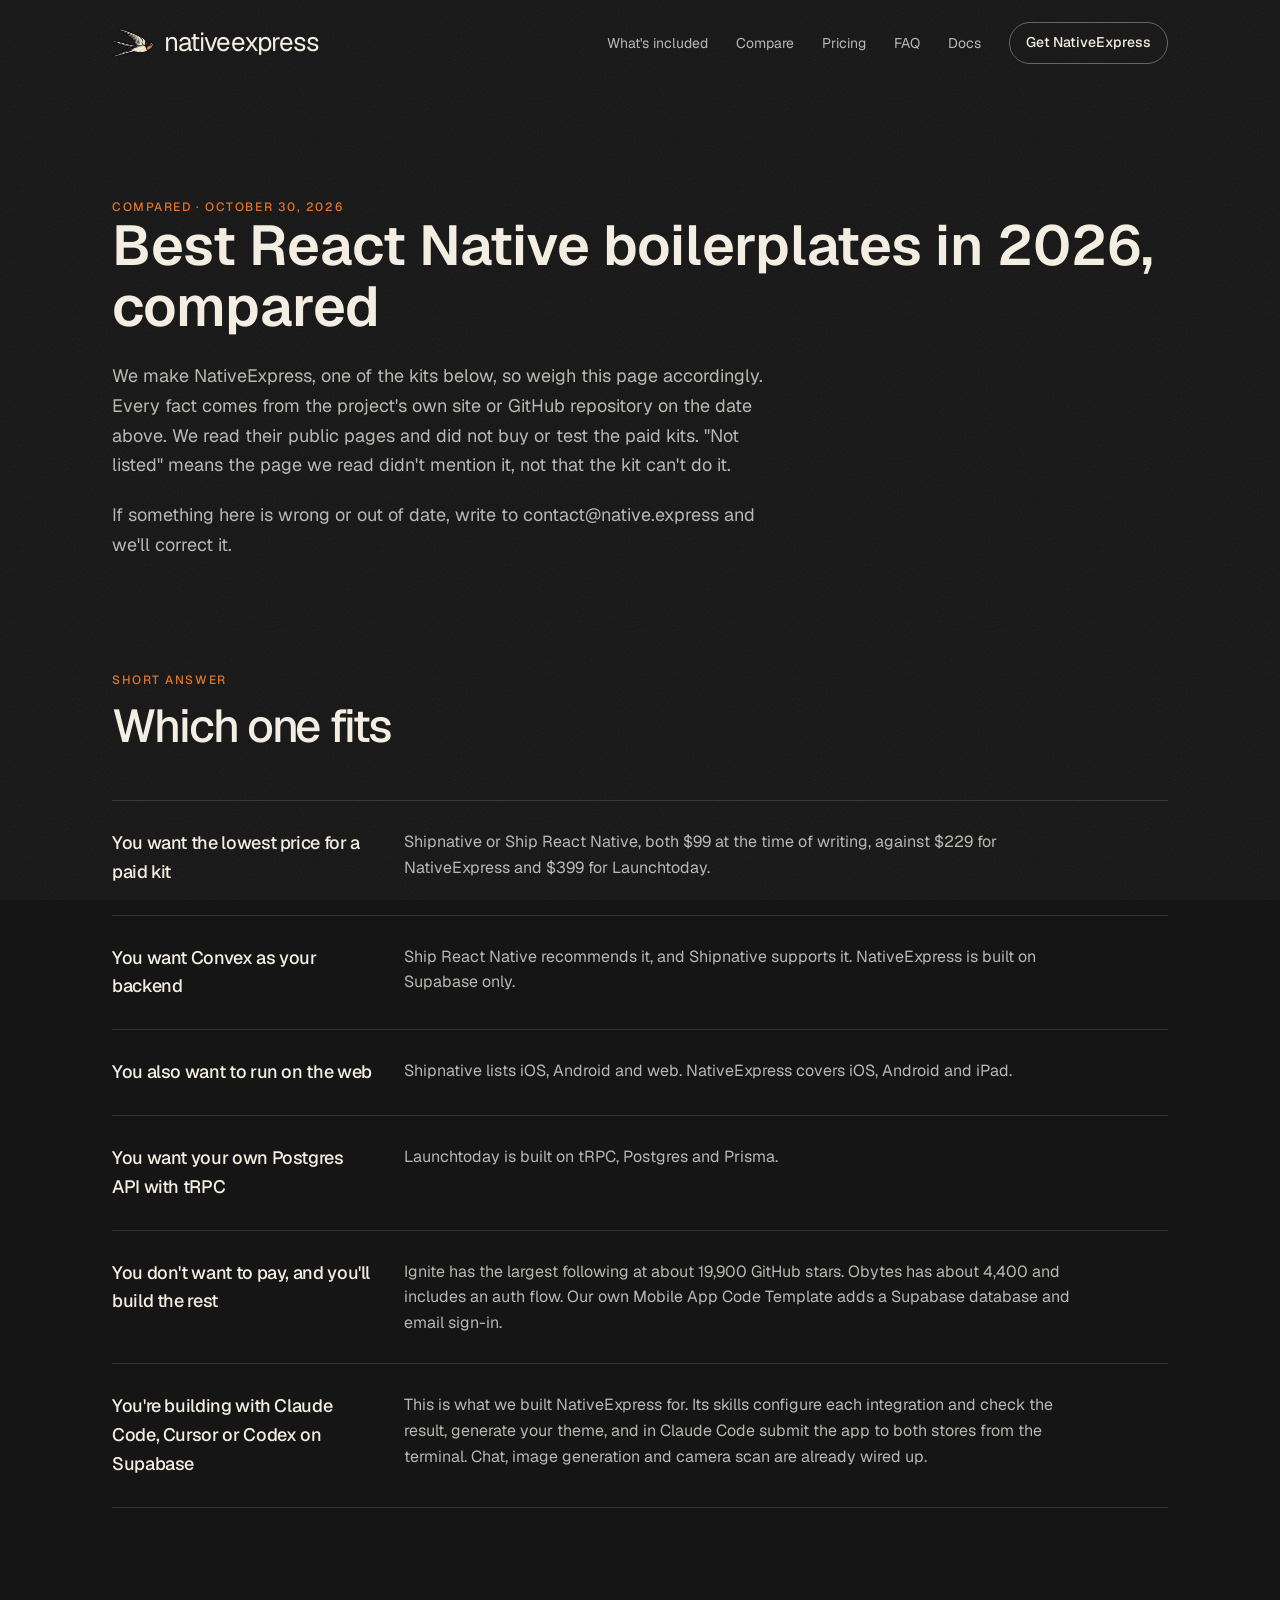
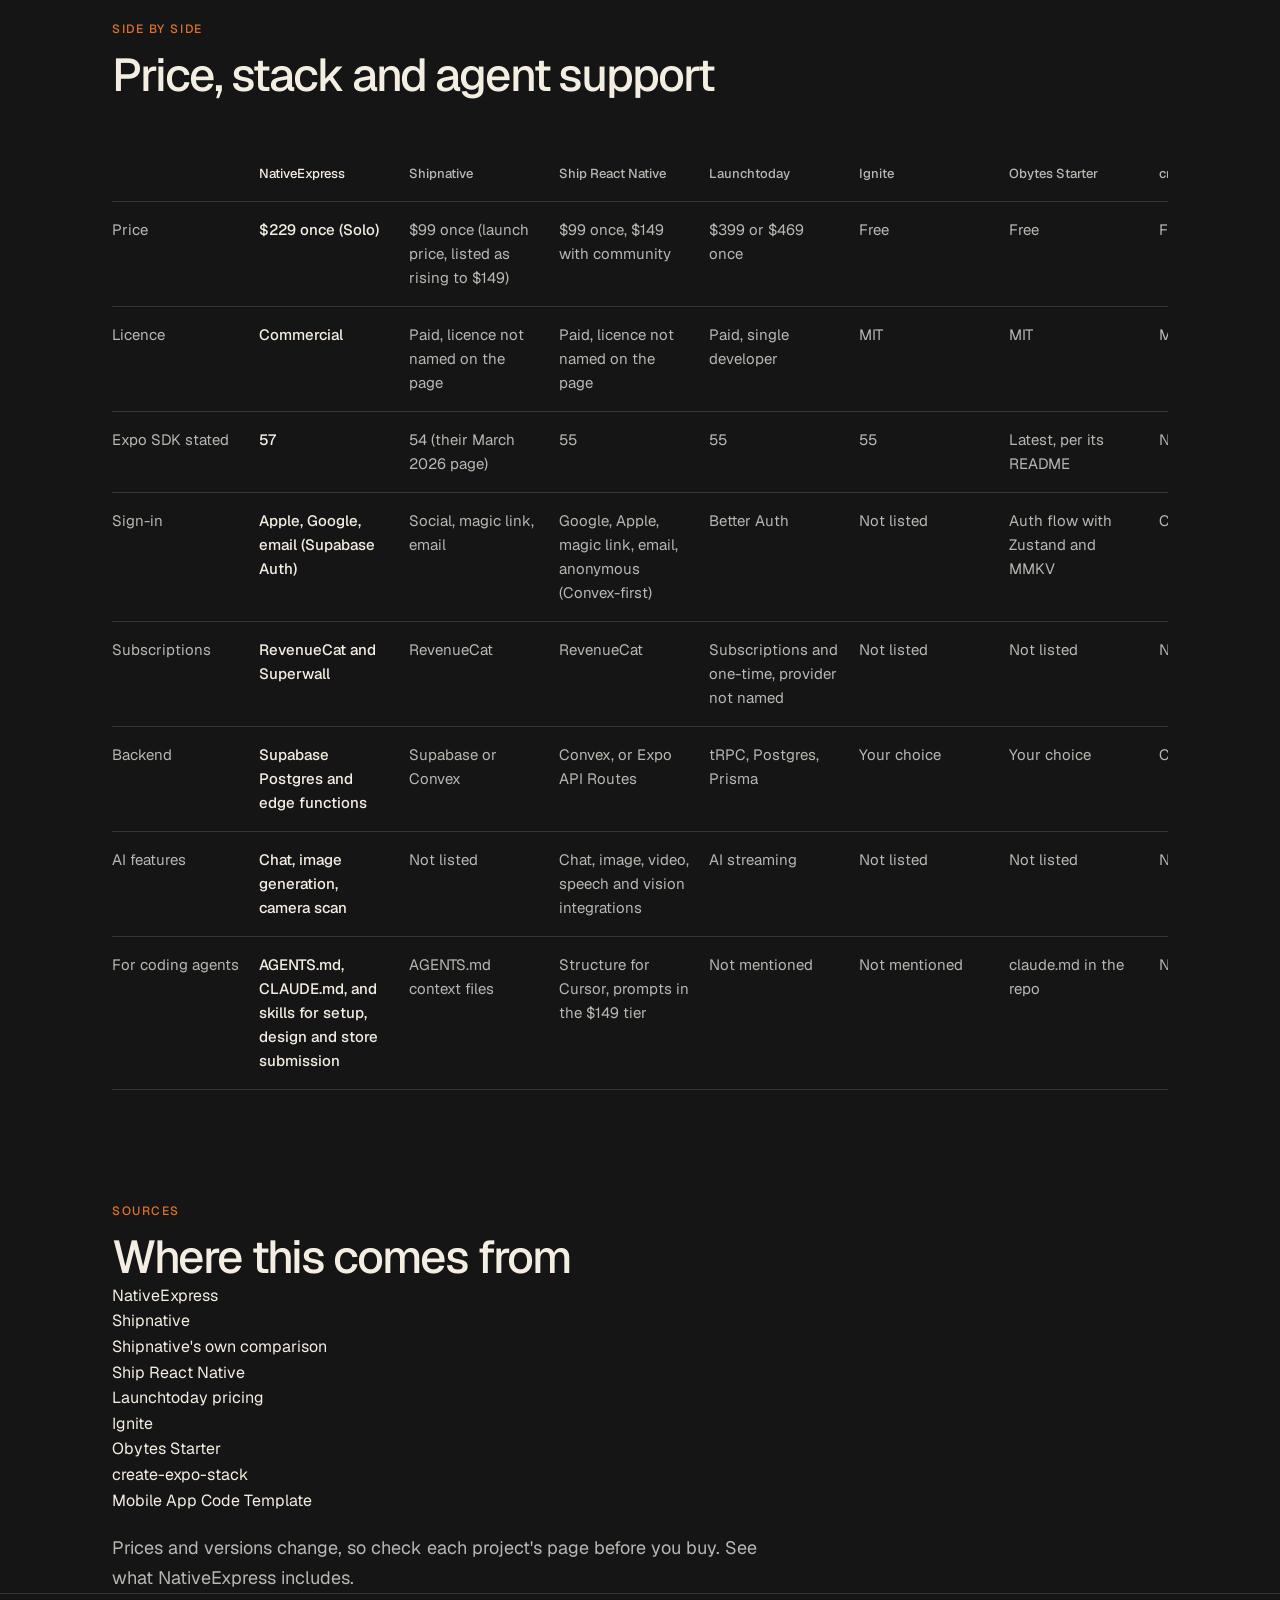
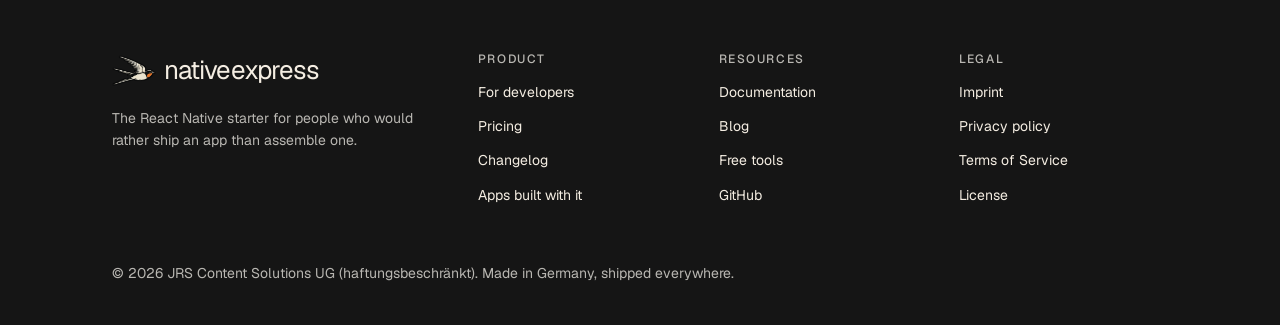
==== best-react-native-boilerplates.html @ eac9555f "feat: compare the React Native boilerplates, paid and free Co-Authored-By: Claude Opus 5.5 <noreply@" ====
<!DOCTYPE html>
<html lang="en">

<head>
  <meta charset="UTF-8">
  <meta name="viewport" content="width=device-width, initial-scale=1.0">
  <title>Best React Native Boilerplates in 2026, Compared</title>
  <meta name="description" content="Eight React Native and Expo boilerplates compared on price, sign-in, payments, backend, AI features and coding agent support. Sourced from each project's own page.">
  <meta name="author" content="Robin Faraj">
  <meta name="robots" content="index, follow">
  <meta name="google-site-verification" content="XWpRbVfgI6vJVnGRdAHCJPXcO0szi61637tiTI9RcMc">
  <meta name="theme-color" content="#151515">
  <link rel="canonical" href="https://reactnative-boilerplate.github.io/react-native-boilerplate/best-react-native-boilerplates.html">
  <link rel="alternate" type="text/markdown" href="llms.txt" title="Summary for language models">

  <link rel="icon" href="favicon.ico" sizes="any">
  <link rel="icon" type="image/png" sizes="32x32" href="favicon-32x32.png">
  <link rel="apple-touch-icon" href="apple-touch-icon.png">

  <meta property="og:type" content="article">
  <meta property="og:site_name" content="NativeExpress">
  <meta property="og:url" content="https://reactnative-boilerplate.github.io/react-native-boilerplate/best-react-native-boilerplates.html">
  <meta property="og:title" content="Best React Native Boilerplates in 2026, Compared">
  <meta property="og:description" content="Eight React Native and Expo boilerplates compared on price, sign-in, payments, backend, AI features and coding agent support. Sourced from each project's own page.">
  <meta property="og:image"
    content="https://reactnative-boilerplate.github.io/react-native-boilerplate/assets/images/social-preview.png">
  <meta property="og:image:width" content="1280">
  <meta property="og:image:height" content="640">
  <meta name="twitter:card" content="summary_large_image">
  <meta name="twitter:creator" content="@robin_faraj">

  <link rel="preload" href="assets/fonts/Geist_500Medium.woff2" as="font" type="font/woff2" crossorigin>
  <link rel="stylesheet" href="assets/css/style.css">

  <script type="application/ld+json">
{
  "@context": "https://schema.org",
  "@type": "Article",
  "headline": "Best React Native Boilerplates in 2026, Compared",
  "description": "Eight React Native and Expo boilerplates compared on price, sign-in, payments, backend, AI features and coding agent support. Sourced from each project's own page.",
  "datePublished": "2026-10-30",
  "dateModified": "2026-10-30",
  "author": {
    "@type": "Person",
    "name": "Robin Faraj"
  },
  "publisher": {
    "@type": "Organization",
    "name": "NativeExpress",
    "url": "https://www.native.express"
  },
  "mainEntityOfPage": "https://reactnative-boilerplate.github.io/react-native-boilerplate/best-react-native-boilerplates.html"
}
  </script>

  <!-- Google tag (gtag.js) -->
  <script async src="https://www.googletagmanager.com/gtag/js?id=G-HRFWP9KR8W"></script>
  <script>
    window.dataLayer = window.dataLayer || [];
    function gtag() { dataLayer.push(arguments); }
    gtag('js', new Date());

    gtag('config', 'G-HRFWP9KR8W');
  </script>
</head>

<body>
  <a class="skip-link" href="#main">Skip to content</a>

  <header class="header">
    <div class="container">
      <a class="brand"
        href="https://www.native.express/?utm_source=github&amp;utm_medium=pages&amp;utm_campaign=react-native-boilerplate">
        <img src="assets/images/swallow.png" alt="" width="326" height="226">
        <span>nativeexpress</span>
      </a>
      <nav class="nav" aria-label="Main">
        <a href="./#included">What's included</a>
        <a href="./#compare">Compare</a>
        <a href="./#pricing">Pricing</a>
        <a href="./#faq">FAQ</a>
        <a href="https://docs.native.express">Docs</a>
        <a class="button button-secondary button-small"
          href="https://www.native.express/?utm_source=github&amp;utm_medium=pages&amp;utm_campaign=react-native-boilerplate#pricing">Get
          NativeExpress</a>
      </nav>
    </div>
  </header>

  <main id="main">
    <section class="section">
      <div class="container">
        <p class="eyebrow">Compared · October 30, 2026</p>
        <h1 style="font-size:clamp(2.25rem,5vw,3.5rem);line-height:1.08;margin-bottom:1.5rem">Best React Native boilerplates in 2026, compared</h1>
        <p class="section-intro">We make NativeExpress, one of the kits below, so weigh this page accordingly. Every fact comes from the project's own site or GitHub repository on the date above. We read their public pages and did not buy or test the paid kits. "Not listed" means the page we read didn't mention it, not that the kit can't do it.</p>
        <p class="section-intro">If something here is wrong or out of date, write to <a href="mailto:contact@native.express">contact@native.express</a> and we'll correct it.</p>
      </div>
    </section>

    <section class="section" id="picks">
      <div class="container">
        <p class="eyebrow">Short answer</p>
        <h2>Which one fits</h2>
        <dl class="rows">
<div>
<dt>You want the lowest price for a paid kit</dt>
<dd>Shipnative or Ship React Native, both $99 at the time of writing, against $229 for NativeExpress and $399 for Launchtoday.</dd>
</div>
<div>
<dt>You want Convex as your backend</dt>
<dd>Ship React Native recommends it, and Shipnative supports it. NativeExpress is built on Supabase only.</dd>
</div>
<div>
<dt>You also want to run on the web</dt>
<dd>Shipnative lists iOS, Android and web. NativeExpress covers iOS, Android and iPad.</dd>
</div>
<div>
<dt>You want your own Postgres API with tRPC</dt>
<dd>Launchtoday is built on tRPC, Postgres and Prisma.</dd>
</div>
<div>
<dt>You don't want to pay, and you'll build the rest</dt>
<dd>Ignite has the largest following at about 19,900 GitHub stars. Obytes has about 4,400 and includes an auth flow. Our own Mobile App Code Template adds a Supabase database and email sign-in.</dd>
</div>
<div>
<dt>You're building with Claude Code, Cursor or Codex on Supabase</dt>
<dd>This is what we built NativeExpress for. Its skills configure each integration and check the result, generate your theme, and in Claude Code submit the app to both stores from the terminal. Chat, image generation and camera scan are already wired up.</dd>
</div>
        </dl>
      </div>
    </section>

    <section class="section" id="table">
      <div class="container">
        <p class="eyebrow">Side by side</p>
        <h2>Price, stack and agent support</h2>
        <div class="table-wrap">
          <table class="compare">
            <thead><tr><th scope="col"></th><th scope="col">NativeExpress</th><th scope="col">Shipnative</th><th scope="col">Ship React Native</th><th scope="col">Launchtoday</th><th scope="col">Ignite</th><th scope="col">Obytes Starter</th><th scope="col">create-expo-stack</th><th scope="col">Mobile App Code Template</th></tr></thead>
            <tbody>
<tr><th scope="row">Price</th><td>$229 once (Solo)</td><td>$99 once (launch price, listed as rising to $149)</td><td>$99 once, $149 with community</td><td>$399 or $469 once</td><td>Free</td><td>Free</td><td>Free</td><td>Free</td></tr>
<tr><th scope="row">Licence</th><td>Commercial</td><td>Paid, licence not named on the page</td><td>Paid, licence not named on the page</td><td>Paid, single developer</td><td>MIT</td><td>MIT</td><td>MIT</td><td>MIT</td></tr>
<tr><th scope="row">Expo SDK stated</th><td>57</td><td>54 (their March 2026 page)</td><td>55</td><td>55</td><td>55</td><td>Latest, per its README</td><td>Not checked</td><td>57</td></tr>
<tr><th scope="row">Sign-in</th><td>Apple, Google, email (Supabase Auth)</td><td>Social, magic link, email</td><td>Google, Apple, magic link, email, anonymous (Convex-first)</td><td>Better Auth</td><td>Not listed</td><td>Auth flow with Zustand and MMKV</td><td>Configurable</td><td>Email</td></tr>
<tr><th scope="row">Subscriptions</th><td>RevenueCat and Superwall</td><td>RevenueCat</td><td>RevenueCat</td><td>Subscriptions and one-time, provider not named</td><td>Not listed</td><td>Not listed</td><td>Not listed</td><td>Not included</td></tr>
<tr><th scope="row">Backend</th><td>Supabase Postgres and edge functions</td><td>Supabase or Convex</td><td>Convex, or Expo API Routes</td><td>tRPC, Postgres, Prisma</td><td>Your choice</td><td>Your choice</td><td>Configurable</td><td>Supabase</td></tr>
<tr><th scope="row">AI features</th><td>Chat, image generation, camera scan</td><td>Not listed</td><td>Chat, image, video, speech and vision integrations</td><td>AI streaming</td><td>Not listed</td><td>Not listed</td><td>Not listed</td><td>Not included</td></tr>
<tr><th scope="row">For coding agents</th><td>AGENTS.md, CLAUDE.md, and skills for setup, design and store submission</td><td>AGENTS.md context files</td><td>Structure for Cursor, prompts in the $149 tier</td><td>Not mentioned</td><td>Not mentioned</td><td>claude.md in the repo</td><td>Not checked</td><td>Set up with an agent, per its README</td></tr>
            </tbody>
          </table>
        </div>
      </div>
    </section>

    <section class="section" id="sources">
      <div class="container">
        <p class="eyebrow">Sources</p>
        <h2>Where this comes from</h2>
        <ul>
<li><a href="https://www.native.express">NativeExpress</a></li>
<li><a href="https://www.shipnative.app/">Shipnative</a></li>
<li><a href="https://www.shipnative.app/resources/research/best-react-native-boilerplate-2026">Shipnative's own comparison</a></li>
<li><a href="https://shipreactnative.com/">Ship React Native</a></li>
<li><a href="https://launchtoday.dev/pricing">Launchtoday pricing</a></li>
<li><a href="https://github.com/infinitered/ignite">Ignite</a></li>
<li><a href="https://github.com/obytes/react-native-template-obytes">Obytes Starter</a></li>
<li><a href="https://github.com/roninoss/create-expo-stack">create-expo-stack</a></li>
<li><a href="https://github.com/robinsadeghpour/mobile-app-code-template">Mobile App Code Template</a></li>
        </ul>
        <p class="section-intro">Prices and versions change, so check each project's page before you buy. <a href="./">See what NativeExpress includes</a>.</p>
      </div>
    </section>
  </main>

  <footer class="footer">
    <div class="container">
      <div class="footer-grid">
        <div class="footer-about">
          <a class="brand" href="https://www.native.express">
            <img src="assets/images/swallow.png" alt="" width="326" height="226" loading="lazy">
            <span>nativeexpress</span>
          </a>
          <p>The React Native starter for people who would rather ship an app than assemble one.</p>
        </div>
        <div>
          <h3>Product</h3>
          <ul>
            <li><a href="https://www.native.express/developers">For developers</a></li>
            <li><a href="https://www.native.express/#pricing">Pricing</a></li>
            <li><a href="https://www.native.express/changelog">Changelog</a></li>
            <li><a href="https://www.native.express/apps">Apps built with it</a></li>
          </ul>
        </div>
        <div>
          <h3>Resources</h3>
          <ul>
            <li><a href="https://docs.native.express">Documentation</a></li>
            <li><a href="https://www.native.express/blog">Blog</a></li>
            <li><a href="https://www.native.express/tools">Free tools</a></li>
            <li><a href="https://github.com/reactnative-boilerplate/react-native-boilerplate">GitHub</a></li>
          </ul>
        </div>
        <div>
          <h3>Legal</h3>
          <ul>
            <li><a href="https://www.native.express/legal/imprint">Imprint</a></li>
            <li><a href="https://www.native.express/legal/privacy-policy">Privacy policy</a></li>
            <li><a href="https://www.native.express/legal/terms">Terms of Service</a></li>
            <li><a href="https://www.native.express/legal/license">License</a></li>
          </ul>
        </div>
      </div>
      <p class="footer-legal">© 2026 JRS Content Solutions UG (haftungsbeschränkt). Made in Germany, shipped
        everywhere.</p>
    </div>
  </footer>

</body>

</html>
---- assets/css/style.css ----
@font-face {
  font-family: "Geist";
  src: url("../fonts/Geist_400Regular.woff2") format("woff2");
  font-weight: 400;
  font-display: swap;
}
@font-face {
  font-family: "Geist";
  src: url("../fonts/Geist_500Medium.woff2") format("woff2");
  font-weight: 500;
  font-display: swap;
}
@font-face {
  font-family: "Geist";
  src: url("../fonts/Geist_600SemiBold.woff2") format("woff2");
  font-weight: 600;
  font-display: swap;
}

:root {
  --background: #151515;
  --surface: #1d1d1c;
  --foreground: #f4ede2;
  --muted: #b9b7b2;
  --orange: #df7228;
  --orange-hover: #f1833d;
  --border: #353532;
  --border-strong: #66635d;
  --page: 1120px;
  --gutter: 32px;
}

*,
*::before,
*::after {
  box-sizing: border-box;
}

html {
  scroll-behavior: smooth;
  -webkit-text-size-adjust: 100%;
}

body {
  margin: 0;
  background: var(--background);
  color: var(--foreground);
  font-family: "Geist", Arial, sans-serif;
  font-size: 16px;
  line-height: 1.6;
  -webkit-font-smoothing: antialiased;
}

/* Paper grain over the whole page, the same uncoated-print texture as native.express. */
body::after {
  content: "";
  position: fixed;
  inset: 0;
  z-index: 3;
  pointer-events: none;
  opacity: 0.05;
  background-image: url("data:image/svg+xml,%3Csvg xmlns='http://www.w3.org/2000/svg' width='180' height='180'%3E%3Cfilter id='n'%3E%3CfeTurbulence type='fractalNoise' baseFrequency='0.85' numOctaves='2' stitchTiles='stitch'/%3E%3CfeColorMatrix values='0 0 0 0 1 0 0 0 0 1 0 0 0 0 1 0 0 0 1 0'/%3E%3C/filter%3E%3Crect width='100%25' height='100%25' filter='url(%23n)'/%3E%3C/svg%3E");
  background-size: 180px 180px;
}

a {
  color: inherit;
  text-decoration: none;
}

img {
  max-width: 100%;
  height: auto;
  display: block;
}

h1,
h2,
h3,
p,
dl,
dd,
ul,
figure,
blockquote {
  margin: 0;
}

ul {
  padding: 0;
  list-style: none;
}

:focus-visible {
  outline: 2px solid var(--orange);
  outline-offset: 3px;
  border-radius: 4px;
}

.container {
  max-width: var(--page);
  margin: 0 auto;
  padding: 0 var(--gutter);
}

.skip-link {
  position: absolute;
  left: 24px;
  top: -100px;
  z-index: 4;
  padding: 12px 16px;
  background: var(--foreground);
  color: var(--background);
  border-radius: 8px;
}
.skip-link:focus {
  top: 16px;
}

.header {
  padding: 20px 0;
}
.header .container {
  display: flex;
  align-items: center;
  justify-content: space-between;
  gap: 24px;
}
.brand {
  display: flex;
  align-items: center;
  gap: 8px;
  flex-shrink: 0;
  font-size: 26px;
  letter-spacing: -0.035em;
}
.brand img {
  width: 44px;
}
.nav {
  display: flex;
  align-items: center;
  gap: 28px;
  font-size: 14px;
}
.nav a:not(.button) {
  color: var(--muted);
  padding: 12px 0;
  white-space: nowrap;
  transition: color 150ms;
}
.nav a:not(.button):hover {
  color: var(--foreground);
}

.button {
  display: inline-flex;
  align-items: center;
  justify-content: center;
  min-height: 56px;
  padding: 16px 28px;
  border-radius: 999px;
  border: 1px solid transparent;
  font-size: 16px;
  font-weight: 500;
  line-height: 1.4;
  white-space: nowrap;
  transition: background 150ms, border-color 150ms, transform 150ms;
}
.button:active {
  transform: translateY(1px);
}
.button-primary {
  background: var(--orange);
  border-color: var(--orange);
  color: var(--background);
}
.button-primary:hover {
  background: var(--orange-hover);
  border-color: var(--orange-hover);
}
.button-secondary {
  border-color: var(--border-strong);
}
.button-secondary:hover {
  background: #252523;
  border-color: var(--muted);
}
.button-small {
  min-height: 42px;
  padding: 0 16px;
  font-size: 14px;
}

.eyebrow {
  font-size: 12px;
  line-height: 1.5;
  letter-spacing: 0.13em;
  text-transform: uppercase;
  color: var(--orange);
  font-weight: 500;
}

.hero {
  padding: 72px 0 0;
  text-align: center;
}
.hero h1 {
  max-width: 940px;
  margin: 20px auto 0;
  font-weight: 500;
  font-size: clamp(40px, 5.7vw, 72px);
  line-height: 1.075;
  letter-spacing: -0.055em;
  text-wrap: balance;
}
.lede {
  max-width: 640px;
  margin: 28px auto 0;
  color: var(--muted);
  font-size: 18px;
  line-height: 1.65;
  text-wrap: pretty;
}
.actions {
  display: flex;
  justify-content: center;
  flex-wrap: wrap;
  gap: 12px;
  margin-top: 40px;
}
.terms {
  margin-top: 16px;
  color: var(--muted);
  font-size: 14px;
}

.screens {
  display: grid;
  grid-template-columns: repeat(5, 1fr);
  gap: 20px;
  margin-top: 72px;
}
.screens img {
  width: 100%;
  border: 1px solid var(--border);
  border-radius: 28px;
}

.section {
  padding: 112px 0 0;
}
.section h2 {
  max-width: 760px;
  margin-top: 12px;
  font-weight: 500;
  font-size: clamp(30px, 3.6vw, 46px);
  line-height: 1.1;
  letter-spacing: -0.045em;
  text-wrap: balance;
}
.section-intro {
  max-width: 680px;
  margin-top: 20px;
  color: var(--muted);
  font-size: 18px;
  line-height: 1.65;
  text-wrap: pretty;
}

/* Rows separated by hairlines rather than cards, as on native.express. */
.rows {
  margin-top: 48px;
  border-top: 1px solid var(--border);
}
.rows > div {
  display: grid;
  grid-template-columns: 260px 1fr;
  gap: 32px;
  padding: 28px 0;
  border-bottom: 1px solid var(--border);
}
.rows dt {
  font-size: 18px;
  font-weight: 500;
  letter-spacing: -0.02em;
}
.rows dd {
  max-width: 680px;
  color: var(--muted);
}

.table-wrap {
  margin-top: 48px;
  overflow-x: auto;
}
table {
  width: 100%;
  border-collapse: collapse;
  font-size: 15px;
}
th,
td {
  padding: 16px 20px 16px 0;
  border-bottom: 1px solid var(--border);
  text-align: left;
  vertical-align: top;
}
thead th {
  color: var(--muted);
  font-size: 13px;
  font-weight: 500;
  white-space: nowrap;
}
tbody th {
  color: var(--muted);
  font-weight: 400;
  white-space: nowrap;
}
.compare td:first-of-type,
.compare thead th:nth-child(2) {
  color: var(--foreground);
  font-weight: 500;
}
.compare td {
  color: var(--muted);
  min-width: 150px;
}
.table-note {
  margin-top: 16px;
  color: var(--muted);
  font-size: 14px;
}
.table-note a,
.rows dd a,
.faq dd a {
  color: var(--foreground);
  text-decoration: underline;
  text-decoration-color: var(--border-strong);
  text-underline-offset: 3px;
}
.table-note a:hover,
.rows dd a:hover,
.faq dd a:hover {
  text-decoration-color: var(--orange);
}

.quotes {
  display: grid;
  grid-template-columns: repeat(2, 1fr);
  gap: 0 64px;
  margin-top: 48px;
  border-top: 1px solid var(--border);
}
.quotes figure {
  padding: 32px 0;
  border-bottom: 1px solid var(--border);
}
.quotes blockquote {
  font-size: 20px;
  line-height: 1.45;
  letter-spacing: -0.02em;
  text-wrap: pretty;
}
.quotes figcaption {
  margin-top: 16px;
  color: var(--muted);
  font-size: 14px;
}

.tiers {
  display: grid;
  grid-template-columns: repeat(3, 1fr);
  gap: 0 48px;
  margin-top: 48px;
  border-top: 1px solid var(--border);
}
.tiers > div {
  padding: 28px 0;
  border-bottom: 1px solid var(--border);
}
.tiers h3 {
  font-size: 16px;
  font-weight: 500;
  color: var(--muted);
}
.price {
  margin-top: 8px;
  font-size: 40px;
  font-weight: 500;
  line-height: 1.1;
  letter-spacing: -0.045em;
}
.tiers p:last-child {
  margin-top: 12px;
  color: var(--muted);
}
.section .actions {
  justify-content: flex-start;
}

.faq {
  margin-top: 48px;
  border-top: 1px solid var(--border);
}
.faq > div {
  display: grid;
  grid-template-columns: 1fr 1.4fr;
  gap: 32px;
  padding: 28px 0;
  border-bottom: 1px solid var(--border);
}
.faq dt {
  font-size: 18px;
  font-weight: 500;
  letter-spacing: -0.02em;
  text-wrap: balance;
}
.faq dd {
  color: var(--muted);
}
.faq dd p + p {
  margin-top: 12px;
}

.closing {
  padding: 144px 0 120px;
  text-align: center;
}
.closing h2 {
  max-width: 820px;
  margin: 0 auto;
  font-weight: 500;
  font-size: clamp(36px, 5vw, 64px);
  line-height: 1.05;
  letter-spacing: -0.055em;
  text-wrap: balance;
}
.closing .actions {
  justify-content: center;
}

.footer {
  padding: 56px 0 40px;
  border-top: 1px solid var(--border);
  font-size: 14px;
}
.footer-grid {
  display: grid;
  grid-template-columns: 1.6fr repeat(3, 1fr);
  gap: 32px;
}
.footer-about p {
  max-width: 320px;
  margin-top: 16px;
  color: var(--muted);
}
.footer h3 {
  font-size: 12px;
  font-weight: 500;
  letter-spacing: 0.13em;
  text-transform: uppercase;
  color: var(--muted);
}
.footer li {
  margin-top: 12px;
}
.footer li a {
  transition: color 150ms;
}
.footer li a:hover {
  color: var(--orange);
}
.footer-legal {
  margin-top: 56px;
  color: var(--muted);
}

@media (max-width: 900px) {
  :root {
    --gutter: 20px;
  }
  .nav a:not(.button) {
    display: none;
  }
  .hero {
    padding-top: 40px;
  }
  .screens {
    grid-auto-flow: column;
    grid-auto-columns: 62%;
    grid-template-columns: none;
    overflow-x: auto;
    scroll-snap-type: x mandatory;
    margin-right: calc(var(--gutter) * -1);
    padding-right: var(--gutter);
    gap: 12px;
  }
  .screens img {
    scroll-snap-align: start;
  }
  .section {
    padding-top: 80px;
  }
  .rows > div,
  .faq > div {
    grid-template-columns: 1fr;
    gap: 8px;
  }
  .quotes,
  .tiers {
    grid-template-columns: 1fr;
  }
  .closing {
    padding: 96px 0 80px;
  }
  .footer-grid {
    grid-template-columns: 1fr 1fr;
  }
  .footer-about {
    grid-column: 1 / -1;
  }
}

@media (prefers-reduced-motion: reduce) {
  html {
    scroll-behavior: auto;
  }
  .button,
  .nav a:not(.button),
  .footer li a {
    transition: none;
  }
}

/* The header's button has no room on a phone; the hero repeats it directly below. */
@media (max-width: 480px) {
  .nav .button-small {
    display: none;
  }
}
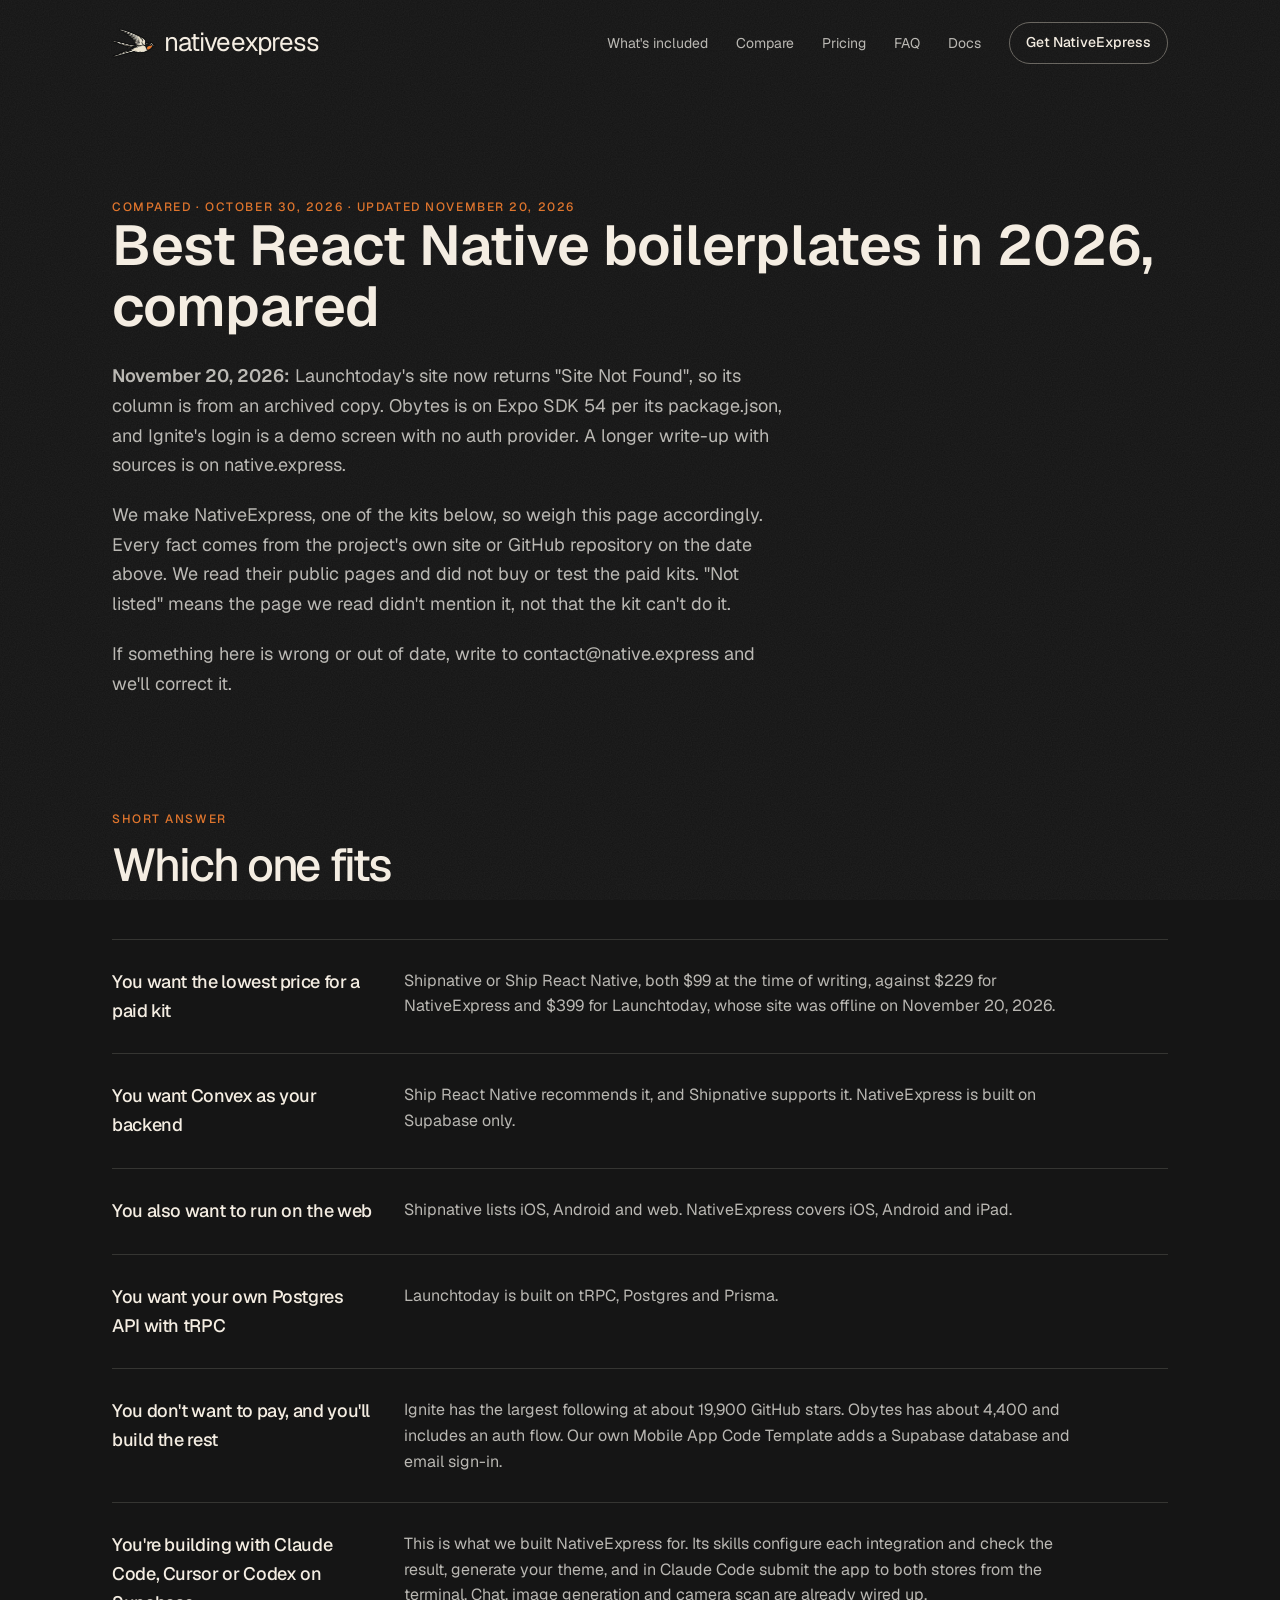
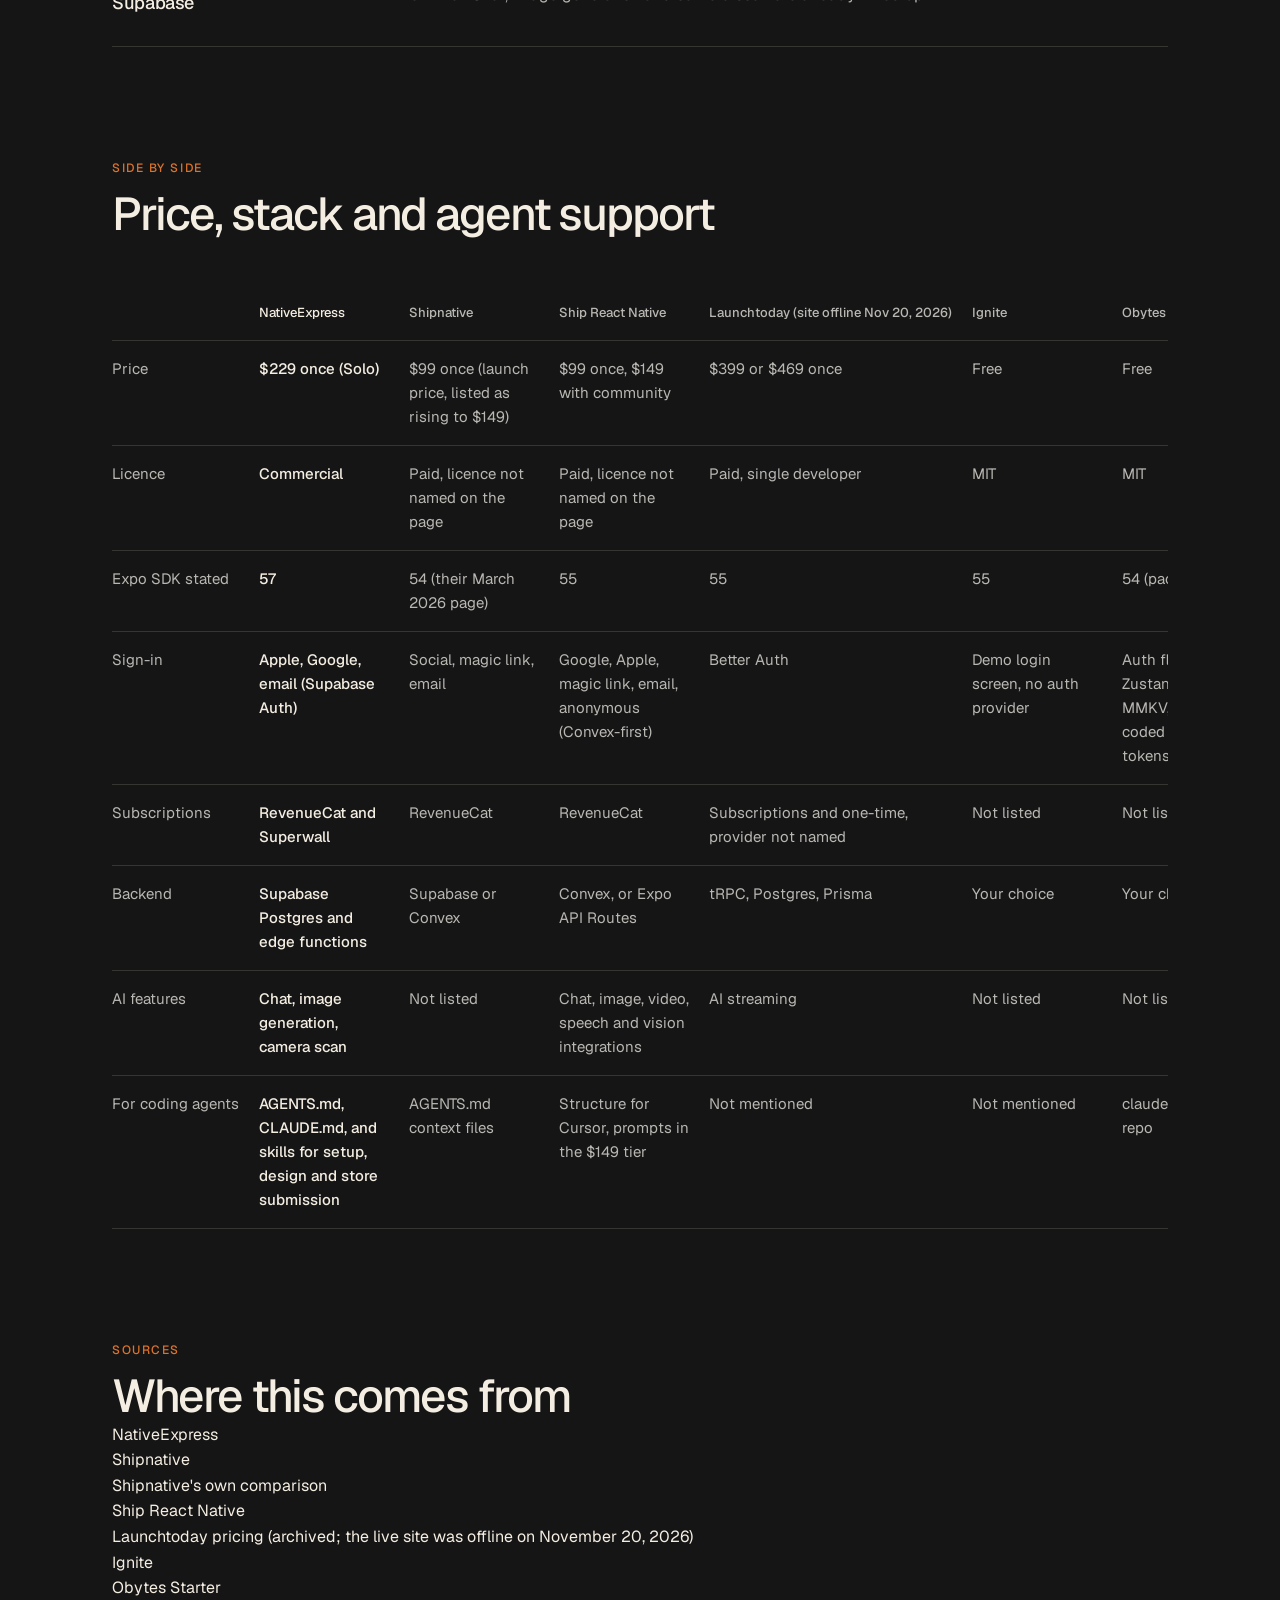
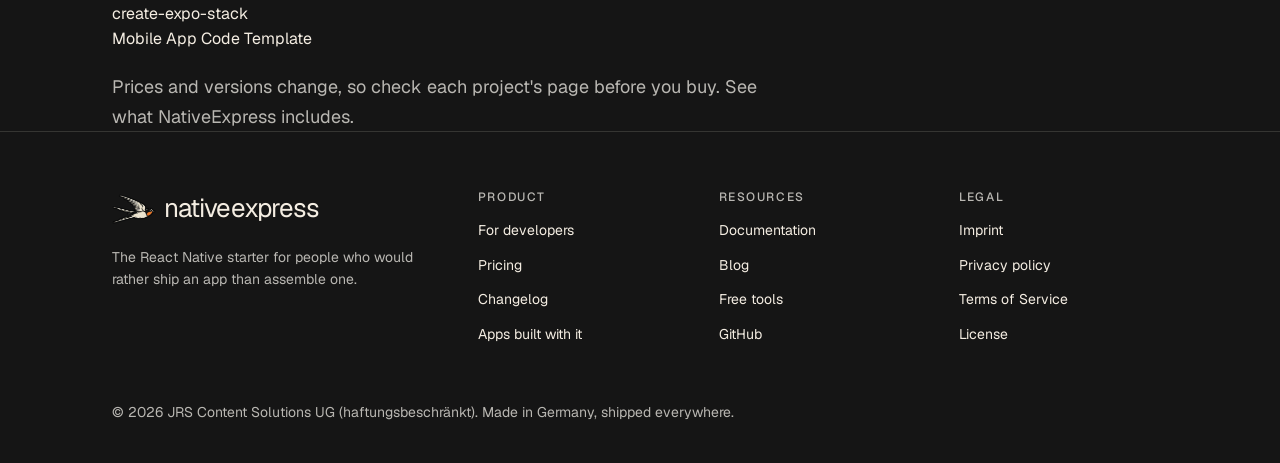
==== commit 9547c3d1: "Update facts: Launchtoday offline, Obytes on SDK 54, Ignite demo login" ====
--- a/best-react-native-boilerplates.html
+++ b/best-react-native-boilerplates.html
@@ -39,7 +39,7 @@
   "headline": "Best React Native Boilerplates in 2026, Compared",
   "description": "Eight React Native and Expo boilerplates compared on price, sign-in, payments, backend, AI features and coding agent support. Sourced from each project's own page.",
   "datePublished": "2026-10-30",
-  "dateModified": "2026-10-30",
+  "dateModified": "2026-11-20",
   "author": {
     "@type": "Person",
     "name": "Robin Faraj"
@@ -90,8 +90,9 @@
   <main id="main">
     <section class="section">
       <div class="container">
-        <p class="eyebrow">Compared · October 30, 2026</p>
+        <p class="eyebrow">Compared · October 30, 2026 · Updated November 20, 2026</p>
         <h1 style="font-size:clamp(2.25rem,5vw,3.5rem);line-height:1.08;margin-bottom:1.5rem">Best React Native boilerplates in 2026, compared</h1>
+        <p class="section-intro"><strong>November 20, 2026:</strong> Launchtoday's site now returns "Site Not Found", so its column is from an archived copy. Obytes is on Expo SDK 54 per its package.json, and Ignite's login is a demo screen with no auth provider. A longer write-up with sources is on <a href="https://www.native.express/best-react-native-boilerplates">native.express</a>.</p>
         <p class="section-intro">We make NativeExpress, one of the kits below, so weigh this page accordingly. Every fact comes from the project's own site or GitHub repository on the date above. We read their public pages and did not buy or test the paid kits. "Not listed" means the page we read didn't mention it, not that the kit can't do it.</p>
         <p class="section-intro">If something here is wrong or out of date, write to <a href="mailto:contact@native.express">contact@native.express</a> and we'll correct it.</p>
       </div>
@@ -104,7 +105,7 @@
         <dl class="rows">
 <div>
 <dt>You want the lowest price for a paid kit</dt>
-<dd>Shipnative or Ship React Native, both $99 at the time of writing, against $229 for NativeExpress and $399 for Launchtoday.</dd>
+<dd>Shipnative or Ship React Native, both $99 at the time of writing, against $229 for NativeExpress and $399 for Launchtoday, whose site was offline on November 20, 2026.</dd>
 </div>
 <div>
 <dt>You want Convex as your backend</dt>
@@ -136,12 +137,12 @@
         <h2>Price, stack and agent support</h2>
         <div class="table-wrap">
           <table class="compare">
-            <thead><tr><th scope="col"></th><th scope="col">NativeExpress</th><th scope="col">Shipnative</th><th scope="col">Ship React Native</th><th scope="col">Launchtoday</th><th scope="col">Ignite</th><th scope="col">Obytes Starter</th><th scope="col">create-expo-stack</th><th scope="col">Mobile App Code Template</th></tr></thead>
+            <thead><tr><th scope="col"></th><th scope="col">NativeExpress</th><th scope="col">Shipnative</th><th scope="col">Ship React Native</th><th scope="col">Launchtoday (site offline Nov 20, 2026)</th><th scope="col">Ignite</th><th scope="col">Obytes Starter</th><th scope="col">create-expo-stack</th><th scope="col">Mobile App Code Template</th></tr></thead>
             <tbody>
 <tr><th scope="row">Price</th><td>$229 once (Solo)</td><td>$99 once (launch price, listed as rising to $149)</td><td>$99 once, $149 with community</td><td>$399 or $469 once</td><td>Free</td><td>Free</td><td>Free</td><td>Free</td></tr>
 <tr><th scope="row">Licence</th><td>Commercial</td><td>Paid, licence not named on the page</td><td>Paid, licence not named on the page</td><td>Paid, single developer</td><td>MIT</td><td>MIT</td><td>MIT</td><td>MIT</td></tr>
-<tr><th scope="row">Expo SDK stated</th><td>57</td><td>54 (their March 2026 page)</td><td>55</td><td>55</td><td>55</td><td>Latest, per its README</td><td>Not checked</td><td>57</td></tr>
-<tr><th scope="row">Sign-in</th><td>Apple, Google, email (Supabase Auth)</td><td>Social, magic link, email</td><td>Google, Apple, magic link, email, anonymous (Convex-first)</td><td>Better Auth</td><td>Not listed</td><td>Auth flow with Zustand and MMKV</td><td>Configurable</td><td>Email</td></tr>
+<tr><th scope="row">Expo SDK stated</th><td>57</td><td>54 (their March 2026 page)</td><td>55</td><td>55</td><td>55</td><td>54 (package.json)</td><td>Not checked</td><td>57</td></tr>
+<tr><th scope="row">Sign-in</th><td>Apple, Google, email (Supabase Auth)</td><td>Social, magic link, email</td><td>Google, Apple, magic link, email, anonymous (Convex-first)</td><td>Better Auth</td><td>Demo login screen, no auth provider</td><td>Auth flow with Zustand and MMKV, hard-coded demo tokens</td><td>Configurable</td><td>Email</td></tr>
 <tr><th scope="row">Subscriptions</th><td>RevenueCat and Superwall</td><td>RevenueCat</td><td>RevenueCat</td><td>Subscriptions and one-time, provider not named</td><td>Not listed</td><td>Not listed</td><td>Not listed</td><td>Not included</td></tr>
 <tr><th scope="row">Backend</th><td>Supabase Postgres and edge functions</td><td>Supabase or Convex</td><td>Convex, or Expo API Routes</td><td>tRPC, Postgres, Prisma</td><td>Your choice</td><td>Your choice</td><td>Configurable</td><td>Supabase</td></tr>
 <tr><th scope="row">AI features</th><td>Chat, image generation, camera scan</td><td>Not listed</td><td>Chat, image, video, speech and vision integrations</td><td>AI streaming</td><td>Not listed</td><td>Not listed</td><td>Not listed</td><td>Not included</td></tr>
@@ -161,7 +162,7 @@
 <li><a href="https://www.shipnative.app/">Shipnative</a></li>
 <li><a href="https://www.shipnative.app/resources/research/best-react-native-boilerplate-2026">Shipnative's own comparison</a></li>
 <li><a href="https://shipreactnative.com/">Ship React Native</a></li>
-<li><a href="https://launchtoday.dev/pricing">Launchtoday pricing</a></li>
+<li><a href="https://web.archive.org/web/20260203155925/https://launchtoday.dev/pricing">Launchtoday pricing (archived; the live site was offline on November 20, 2026)</a></li>
 <li><a href="https://github.com/infinitered/ignite">Ignite</a></li>
 <li><a href="https://github.com/obytes/react-native-template-obytes">Obytes Starter</a></li>
 <li><a href="https://github.com/roninoss/create-expo-stack">create-expo-stack</a></li>
